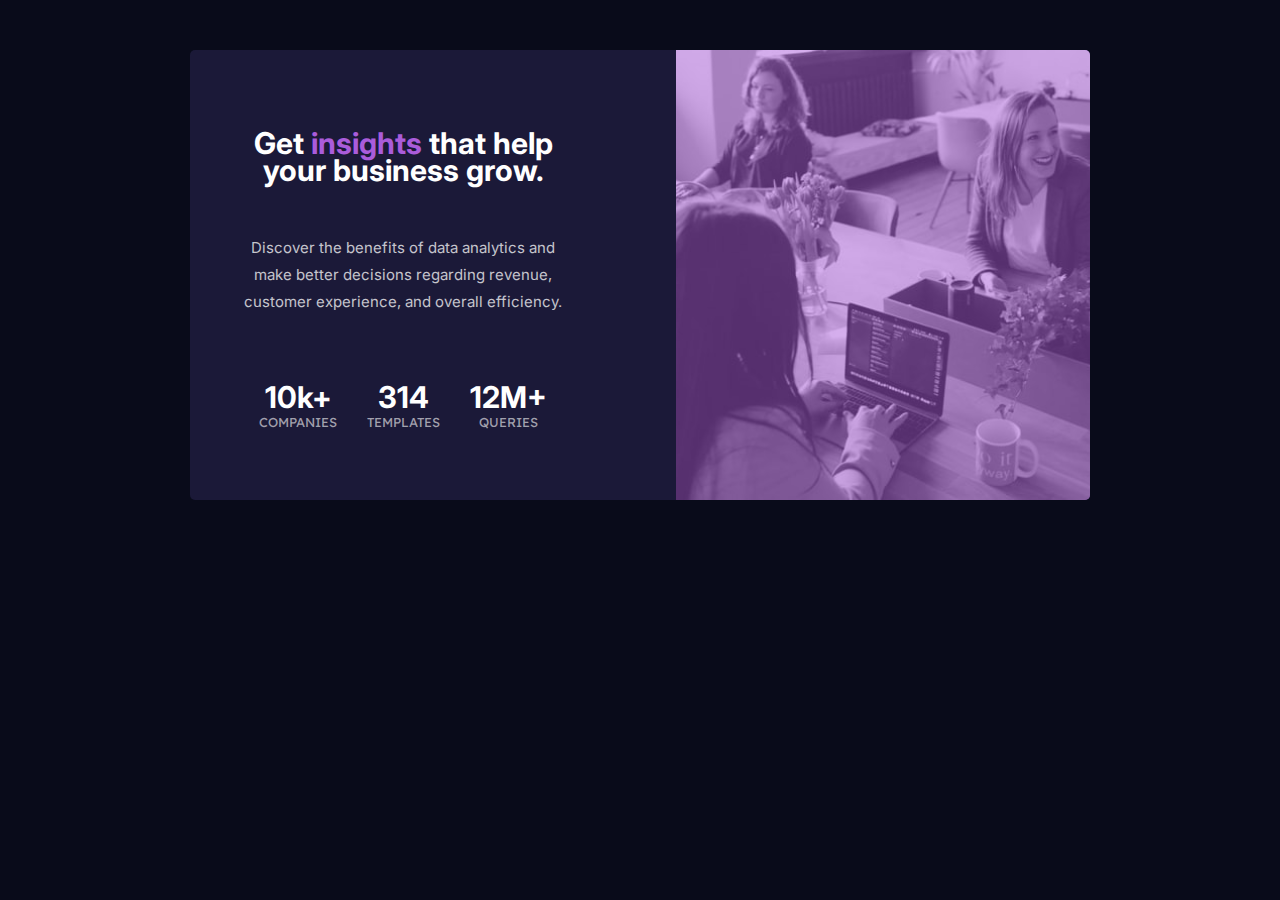
==== challenge2/index.html @ 5645d544 "Cambié los nombres de las carpetas de los desafíos para ordenarlos mejor" ====
<!DOCTYPE html>
<html lang="en">
<head>
  <meta charset="UTF-8">
  <meta name="viewport" content="width=device-width, initial-scale=1.0"> <!-- displays site properly based on user's device -->

  <link rel="icon" type="image/png" sizes="32x32" href="/challenge2/images/favicon-32x32.png">
  <link rel="stylesheet" href="/normalize.css">
  <link rel="stylesheet" href="/challenge2/css/mobile.css">
  <link rel="stylesheet" href="/challenge2/css/desktop.css">
  <title>Frontend Mentor | Stats preview card component</title>
  <link rel="preconnect" href="https://fonts.googleapis.com">
<link rel="preconnect" href="https://fonts.gstatic.com" crossorigin>
<link href="https://fonts.googleapis.com/css2?family=Inter:wght@400;700&family=Lexend+Deca&display=swap" rel="stylesheet">
</head>
<body>
  <article class="card">
    <header>
      <div class="card__img--container"></div>
    </header>
    <main>
      <section class="card__main">
        <h1>Get <span>insights</span> that help your business grow.</h1>
        <p>Discover the benefits of data analytics and make better decisions regarding revenue, customer
        experience, and overall efficiency.</p>
      </section>

      <footer class="card__footer">
        <p>10k+<span>COMPANIES</span></p>
        <p>314<span>TEMPLATES</span></p>
        <p>12M+<span>QUERIES</span></p>
      </footer>
    </main>

  </article>

  <!-- <div class="attribution">
    Challenge by <a href="https://www.frontendmentor.io?ref=challenge" target="_blank">Frontend Mentor</a>.
    Coded by <a href="#">Your Name Here</a>.
  </div> -->
</body>
</html>
---- challenge2/css/mobile.css ----
:root{
  --very-dark-blue:hsl(233, 47%, 7%);
  --dark-desaturated-blue:hsl(244, 38%, 16%);
  --soft-violet:hsl(277, 64%, 61%);
  --transparent-white:hsla(0, 0%, 100%, 0.75);
  --transparent-gray:hsla(0, 0%, 100%, 0.6);
}
html{
  font-size: 62.5%;
}
body{
  background-color: var(--very-dark-blue);
}
.card{
  display: flex;
  flex-direction: column;
  align-items: center;
  margin: 50px auto;
  width: 360px;
  font-family: 'Inter';
  font-size: 1.5rem;
  color: #fff;
  background-color: var(--dark-desaturated-blue);
  border-radius: 5px;
}
header{
  width: 100%;
  height: 270px;
  background-color: var(--soft-violet);
  border-radius: 5px 5px 0 0;
}
.card__img--container{
  width: 100%;
  height: 270px;
  background:url("/challenge2/images/image-header-mobile.jpg") no-repeat center;
  background-size: cover;
  border-radius: 5px 5px 0 0;
  opacity: 0.5;
}
main{
  display: flex;
  flex-direction: column;
  align-items: center;
}
.card__main{
  width: 80%;
  margin: 20px 0;
  text-align: center;
  line-height: 2.7rem;
}
.card__main span{
  color: var(--soft-violet);
}
.card__main p{
  color: var(--transparent-white);
}
.card__footer p{
  display: flex;
  flex-direction: column;
  text-align: center;
  font-weight: 700;
  font-size: 3rem;
}
.card__footer p span{
  font-size: 1.3rem;
  font-weight: 400;
  font-family: 'Lexend Deca', Arial, Helvetica, sans-serif;
  color: var(--transparent-gray);
}
---- challenge2/css/desktop.css ----
@media (min-width: 1000px){
  .card{
    flex-direction: row-reverse;
    justify-content: space-between;
    align-items: center;
    width: 900px;
  }
  header{
    height: 450px;
    border-radius: 0 5px 5px 0;
    margin-left: 60px;
  }
  .card__img--container{
    height: 100%;
    background: url("/challenge2/images/image-header-desktop.jpg") no-repeat center;
    background-size: cover;
    border-radius: 0 5px 5px 0;
  }
  .card__main h1{
    margin-bottom: 50px;
  }
  .card__footer{
    display: flex;
    flex-direction: row;
    gap: 30px;
  }
}
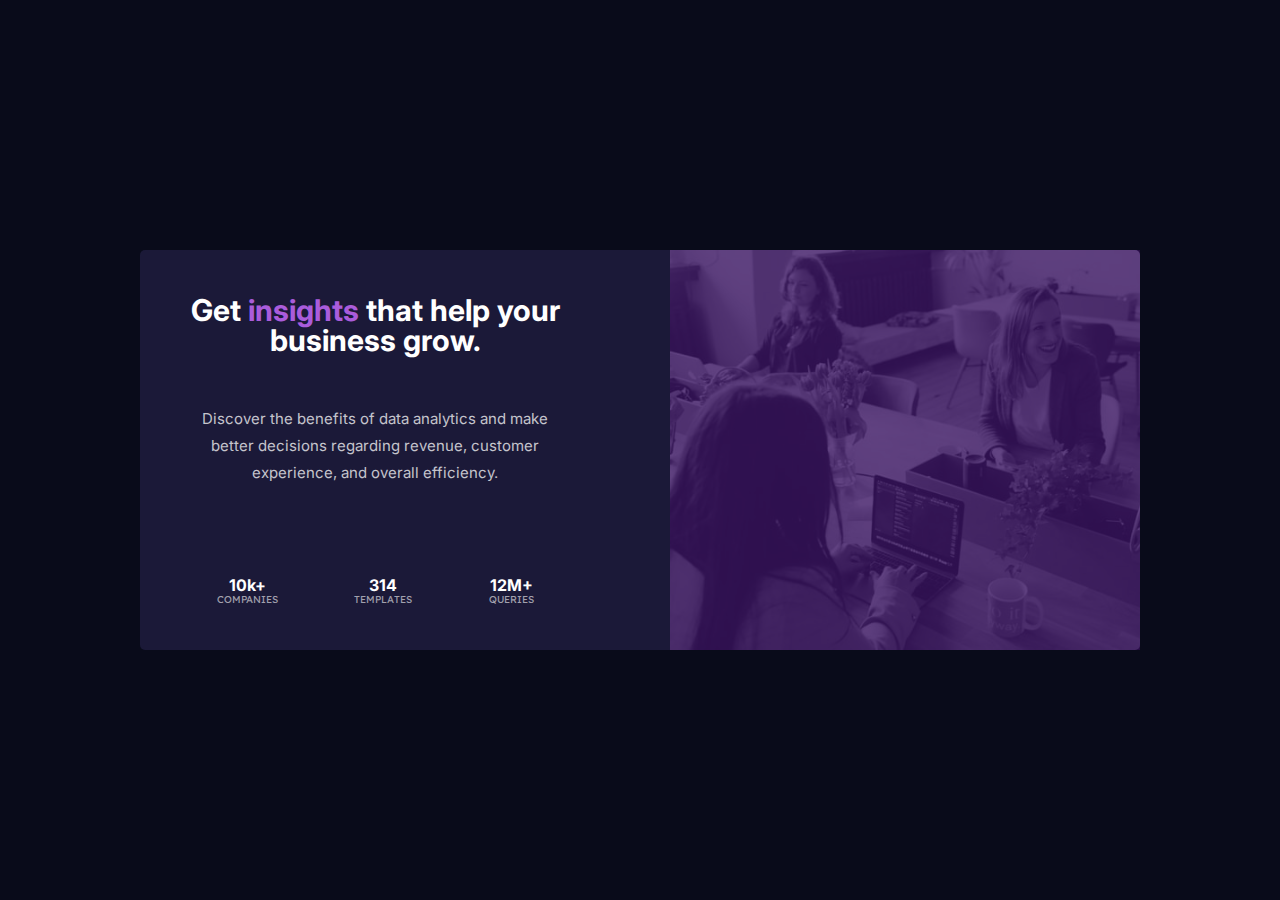
==== commit f35ac336: "Corrección de colores y media queries del challenge 2" ====
--- a/challenge2/index.html
+++ b/challenge2/index.html
@@ -15,9 +15,7 @@
 </head>
 <body>
   <article class="card">
-    <header>
-      <div class="card__img--container"></div>
-    </header>
+    <section class="card__img"></section>
     <main>
       <section class="card__main">
         <h1>Get <span>insights</span> that help your business grow.</h1>
--- a/challenge2/css/mobile.css
+++ b/challenge2/css/mobile.css
@@ -9,13 +9,16 @@
   font-size: 62.5%;
 }
 body{
+  height: 100%;
+  display: flex;
+  justify-content: center;
+  align-items: center;
   background-color: var(--very-dark-blue);
 }
 .card{
   display: flex;
   flex-direction: column;
   align-items: center;
-  margin: 50px auto;
   width: 360px;
   font-family: 'Inter';
   font-size: 1.5rem;
@@ -23,30 +26,39 @@
   background-color: var(--dark-desaturated-blue);
   border-radius: 5px;
 }
-header{
+.card__img{
+  position: relative;
   width: 100%;
-  height: 270px;
-  background-color: var(--soft-violet);
-  border-radius: 5px 5px 0 0;
-}
-.card__img--container{
-  width: 100%;
-  height: 270px;
+  height: 250px;
   background:url("/challenge2/images/image-header-mobile.jpg") no-repeat center;
   background-size: cover;
   border-radius: 5px 5px 0 0;
   opacity: 0.5;
 }
+.card__img::before{
+  content: "";
+  position: absolute;
+  top: 0;
+  left: 0;
+  width: 100%;
+  height: 100%;
+  background-color: hsla(277,85%,36%, .6);
+  }
 main{
   display: flex;
   flex-direction: column;
   align-items: center;
+  flex-basis: 50%;
 }
 .card__main{
   width: 80%;
-  margin: 20px 0;
+  margin: 30px 0;
   text-align: center;
   line-height: 2.7rem;
+}
+.card__main h1{
+  line-height: 3rem;
+  margin: 0;
 }
 .card__main span{
   color: var(--soft-violet);
@@ -57,12 +69,13 @@
 .card__footer p{
   display: flex;
   flex-direction: column;
+  margin-bottom: 30px;
   text-align: center;
   font-weight: 700;
-  font-size: 3rem;
+  font-size: 1.6rem;
 }
 .card__footer p span{
-  font-size: 1.3rem;
+  font-size: 1rem;
   font-weight: 400;
   font-family: 'Lexend Deca', Arial, Helvetica, sans-serif;
   color: var(--transparent-gray);
--- a/challenge2/css/desktop.css
+++ b/challenge2/css/desktop.css
@@ -1,27 +1,33 @@
 @media (min-width: 1000px){
+  body{
+    height: 100vh;
+  }
   .card{
     flex-direction: row-reverse;
     justify-content: space-between;
     align-items: center;
-    width: 900px;
+    width: 1000px;
   }
-  header{
-    height: 450px;
-    border-radius: 0 5px 5px 0;
+  main{
+    justify-content: space-around;
+    height: 400px;
+  }
+  .card__img{
+    position: relative;
+    flex-basis: 50%;
     margin-left: 60px;
-  }
-  .card__img--container{
-    height: 100%;
+    height: 400px;
     background: url("/challenge2/images/image-header-desktop.jpg") no-repeat center;
     background-size: cover;
     border-radius: 0 5px 5px 0;
   }
+  
   .card__main h1{
     margin-bottom: 50px;
   }
   .card__footer{
     display: flex;
-    flex-direction: row;
-    gap: 30px;
-  }
+    justify-content: space-evenly;
+    width: 100%;
+    }
 }